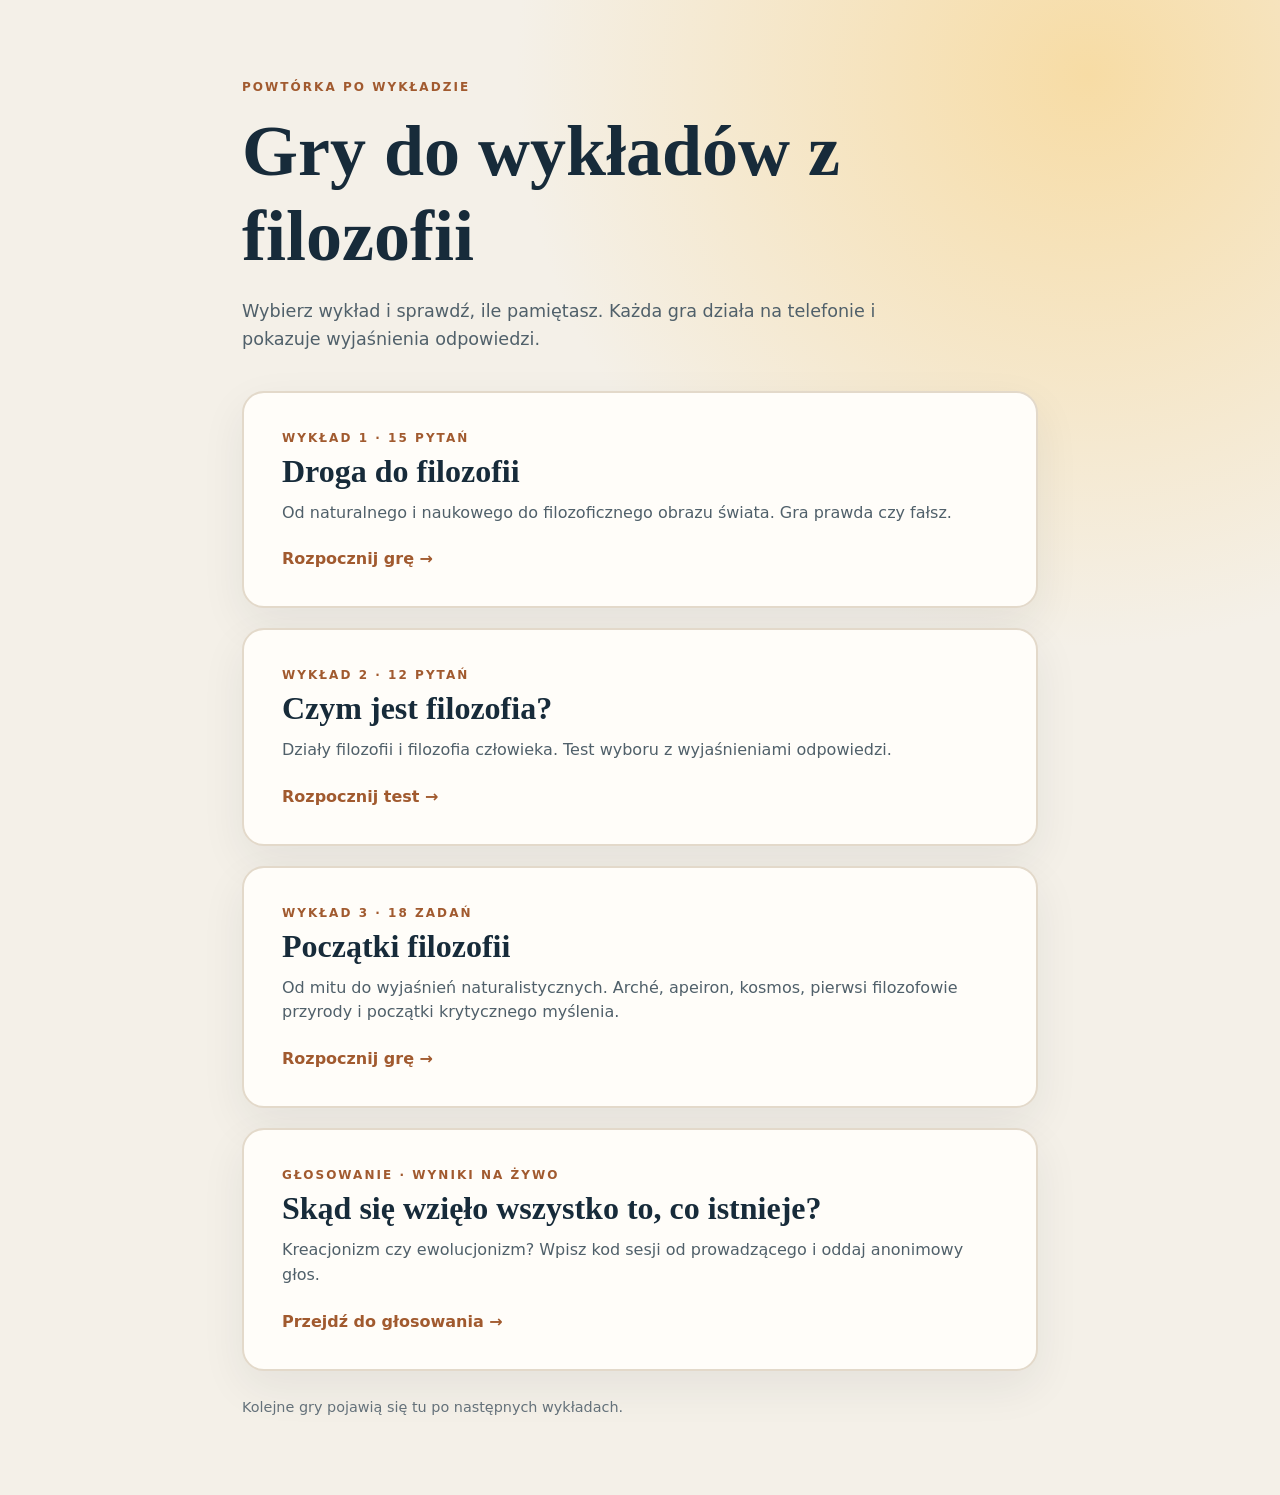
==== index.html @ e4275881 "Add origin-of-world poll with yearly session codes and live results" ====
<!doctype html>
<html lang="pl">
<head>
  <meta charset="utf-8">
  <meta name="viewport" content="width=device-width, initial-scale=1">
  <meta name="theme-color" content="#172b3a">
  <title>Gry do wykładów z filozofii</title>
  <style>
    :root { font-family: system-ui, -apple-system, Segoe UI, sans-serif; color: #172b3a; background: #f4f0e8; }
    * { box-sizing: border-box; }
    body { margin: 0; min-height: 100vh; background: radial-gradient(circle at 85% 5%, #f7dca5 0, transparent 32%), #f4f0e8; }
    main { max-width: 840px; margin: auto; padding: clamp(32px, 7vw, 80px) 22px; }
    .eyebrow { text-transform: uppercase; letter-spacing: .17em; font-size: .75rem; font-weight: 800; color: #a15a2f; }
    h1, h2 { font-family: Georgia, 'Times New Roman', serif; line-height: 1.18; }
    h1 { font-size: clamp(2.3rem, 7vw, 4.5rem); margin: 15px 0; }
    .intro { color: #50606a; font-size: 1.1rem; line-height: 1.6; max-width: 650px; margin-bottom: 38px; }
    .card { display: block; text-decoration: none; color: inherit; background: #fffdf9; border: 2px solid #e3d9ca; border-radius: 22px; padding: clamp(24px, 5vw, 38px); box-shadow: 0 16px 45px #172b3a12; transition: transform .15s, border-color .15s; }
    .card:hover, .card:focus-visible { border-color: #b96639; transform: translateY(-3px); }
    .card h2 { font-size: clamp(1.45rem, 4vw, 2rem); margin: 8px 0 10px; }
    .card p { color: #50606a; line-height: 1.55; margin: 0 0 24px; }
    .link { font-weight: 800; color: #a15a2f; }
    footer { margin-top: 28px; color: #64717a; font-size: .9rem; }
    @media (prefers-reduced-motion: reduce) { .card { transition: none; } }
  </style>
</head>
<body>
  <main>
    <div class="eyebrow">Powtórka po wykładzie</div>
    <h1>Gry do wykładów z filozofii</h1>
    <p class="intro">Wybierz wykład i sprawdź, ile pamiętasz. Każda gra działa na telefonie i pokazuje wyjaśnienia odpowiedzi.</p>
    <a class="card" href="w1/">
      <div class="eyebrow">Wykład 1 · 15 pytań</div>
      <h2>Droga do filozofii</h2>
      <p>Od naturalnego i naukowego do filozoficznego obrazu świata. Gra prawda czy fałsz.</p>
      <span class="link">Rozpocznij grę →</span>
    </a>
    <a class="card" href="w2/" style="margin-top: 20px">
      <div class="eyebrow">Wykład 2 · 12 pytań</div>
      <h2>Czym jest filozofia?</h2>
      <p>Działy filozofii i filozofia człowieka. Test wyboru z wyjaśnieniami odpowiedzi.</p>
      <span class="link">Rozpocznij test →</span>
    </a>

    <a class="card" href="w3/" style="margin-top: 20px">
      <div class="eyebrow">Wykład 3 · 18 zadań</div>
      <h2>Początki filozofii</h2>
      <p>Od mitu do wyjaśnień naturalistycznych. Arché, apeiron, kosmos, pierwsi filozofowie przyrody i początki krytycznego myślenia.</p>
      <span class="link">Rozpocznij grę →</span>
    </a>
    <a class="card" href="pochodzenie_swiata/" style="margin-top: 20px">
      <div class="eyebrow">Głosowanie · wyniki na żywo</div>
      <h2>Skąd się wzięło wszystko to, co istnieje?</h2>
      <p>Kreacjonizm czy ewolucjonizm? Wpisz kod sesji od prowadzącego i oddaj anonimowy głos.</p>
      <span class="link">Przejdź do głosowania →</span>
    </a>
    <footer>Kolejne gry pojawią się tu po następnych wykładach.</footer>
  </main>
</body>
</html>
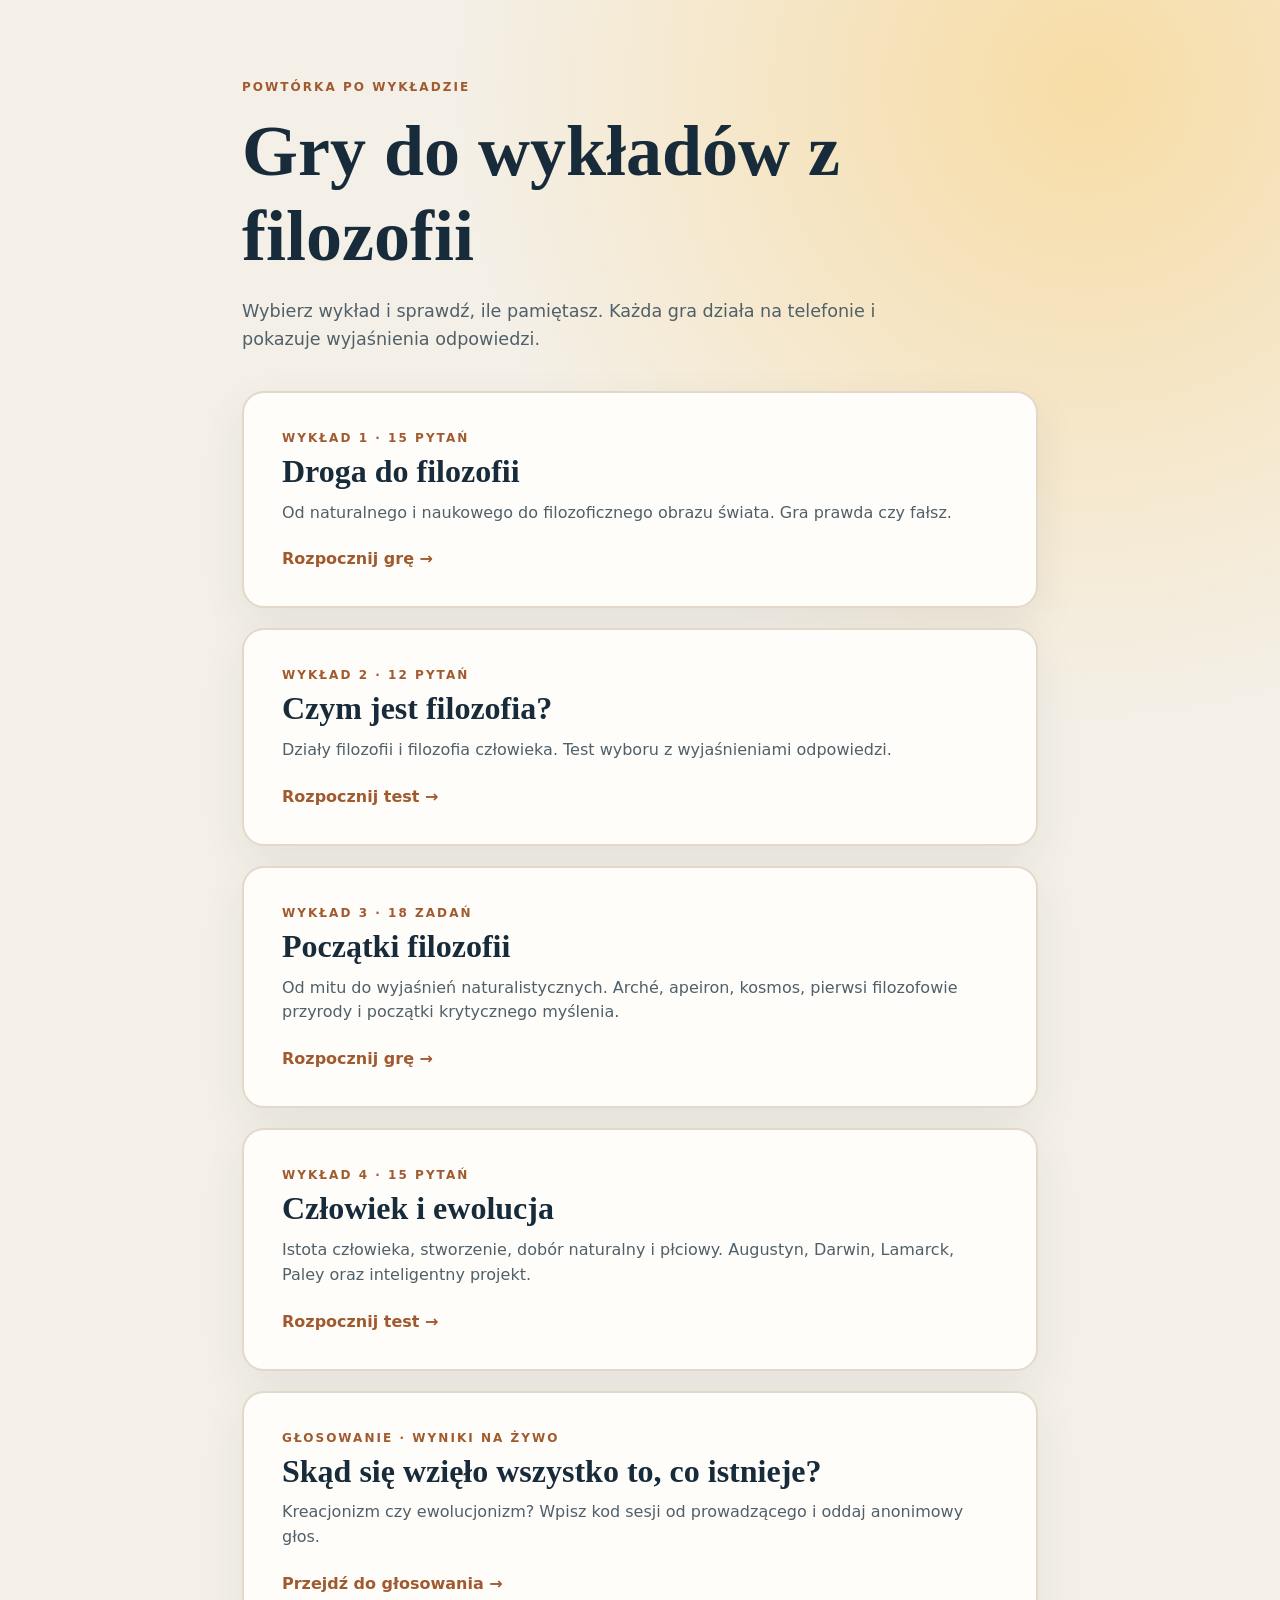
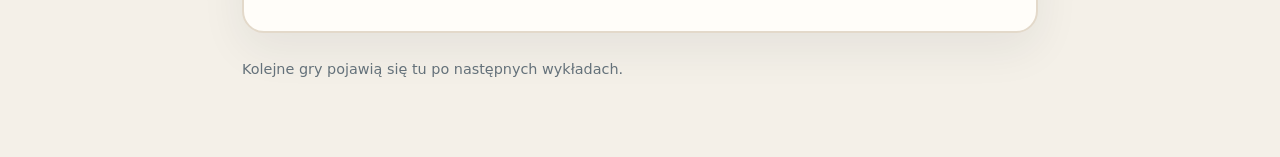
==== commit 91871240: "Add W4 knowledge test on humanity and evolution with 15 closed questions" ====
--- a/index.html
+++ b/index.html
@@ -47,6 +47,12 @@
       <p>Od mitu do wyjaśnień naturalistycznych. Arché, apeiron, kosmos, pierwsi filozofowie przyrody i początki krytycznego myślenia.</p>
       <span class="link">Rozpocznij grę →</span>
     </a>
+    <a class="card" href="w4/" style="margin-top: 20px">
+      <div class="eyebrow">Wykład 4 · 15 pytań</div>
+      <h2>Człowiek i ewolucja</h2>
+      <p>Istota człowieka, stworzenie, dobór naturalny i płciowy. Augustyn, Darwin, Lamarck, Paley oraz inteligentny projekt.</p>
+      <span class="link">Rozpocznij test →</span>
+    </a>
     <a class="card" href="pochodzenie_swiata/" style="margin-top: 20px">
       <div class="eyebrow">Głosowanie · wyniki na żywo</div>
       <h2>Skąd się wzięło wszystko to, co istnieje?</h2>
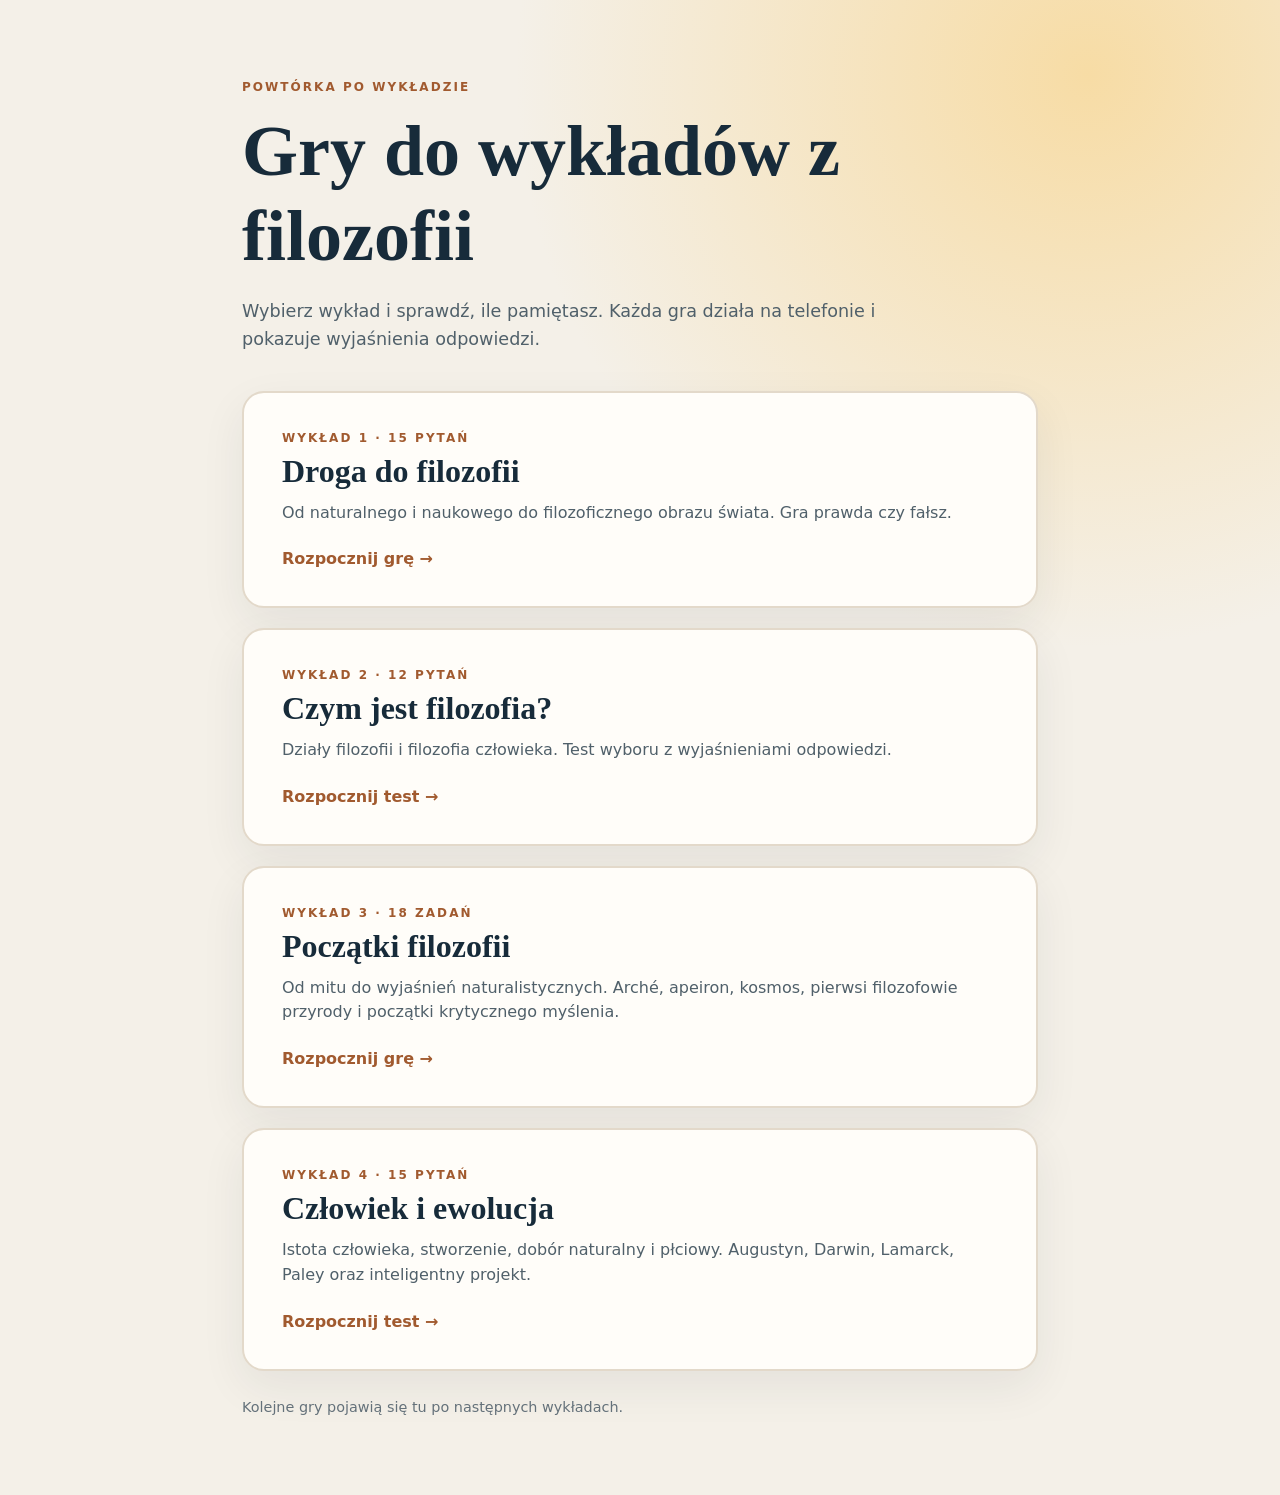
==== commit b39ee172: "Remove live origin poll from public game listing" ====
--- a/index.html
+++ b/index.html
@@ -53,12 +53,6 @@
       <p>Istota człowieka, stworzenie, dobór naturalny i płciowy. Augustyn, Darwin, Lamarck, Paley oraz inteligentny projekt.</p>
       <span class="link">Rozpocznij test →</span>
     </a>
-    <a class="card" href="pochodzenie_swiata/" style="margin-top: 20px">
-      <div class="eyebrow">Głosowanie · wyniki na żywo</div>
-      <h2>Skąd się wzięło wszystko to, co istnieje?</h2>
-      <p>Kreacjonizm czy ewolucjonizm? Wpisz kod sesji od prowadzącego i oddaj anonimowy głos.</p>
-      <span class="link">Przejdź do głosowania →</span>
-    </a>
     <footer>Kolejne gry pojawią się tu po następnych wykładach.</footer>
   </main>
 </body>
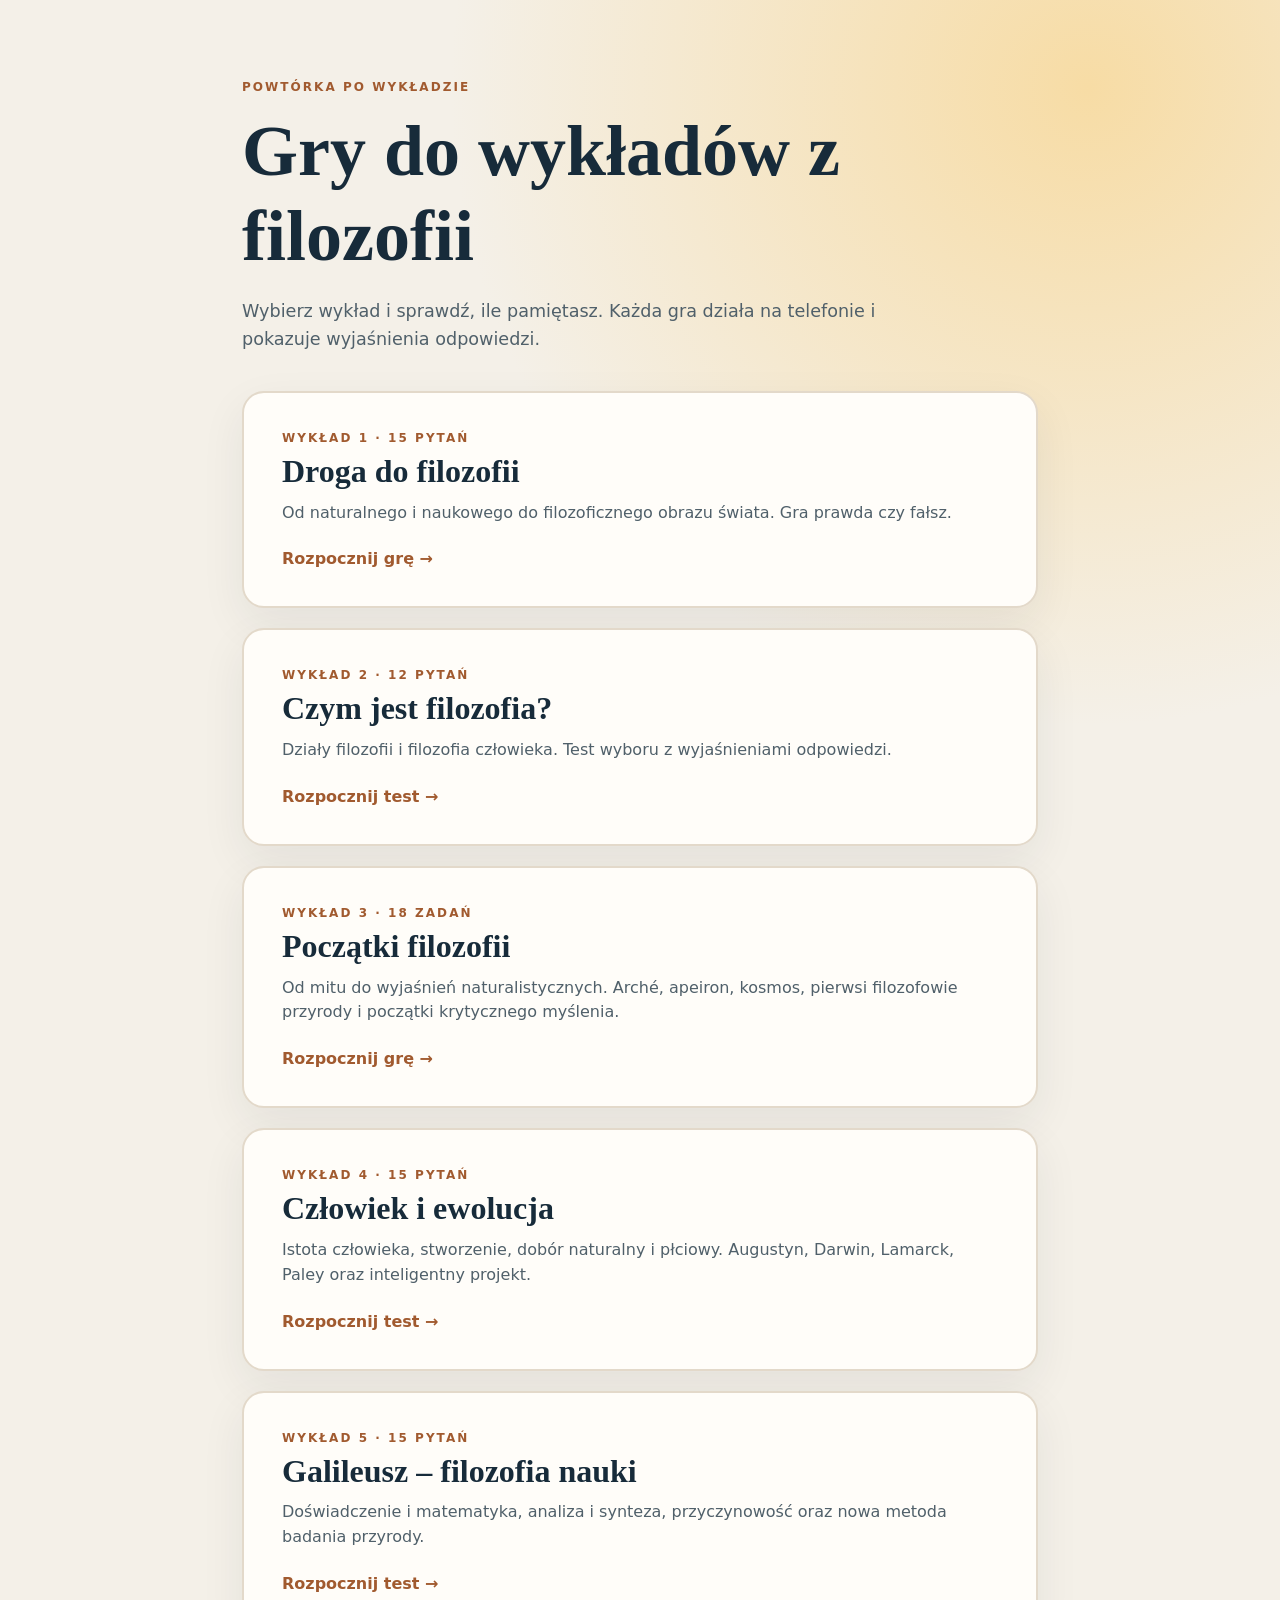
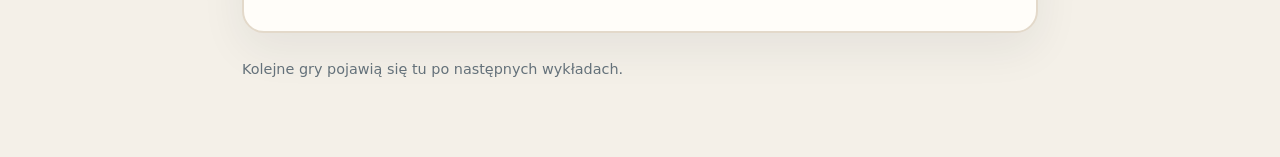
==== commit f55d16e8: "Dodaj test Galileusza W5 na stronie głównej" ====
--- a/index.html
+++ b/index.html
@@ -53,6 +53,12 @@
       <p>Istota człowieka, stworzenie, dobór naturalny i płciowy. Augustyn, Darwin, Lamarck, Paley oraz inteligentny projekt.</p>
       <span class="link">Rozpocznij test →</span>
     </a>
+    <a class="card" href="w5/" style="margin-top: 20px">
+      <div class="eyebrow">Wykład 5 · 15 pytań</div>
+      <h2>Galileusz – filozofia nauki</h2>
+      <p>Doświadczenie i matematyka, analiza i synteza, przyczynowość oraz nowa metoda badania przyrody.</p>
+      <span class="link">Rozpocznij test →</span>
+    </a>
     <footer>Kolejne gry pojawią się tu po następnych wykładach.</footer>
   </main>
 </body>
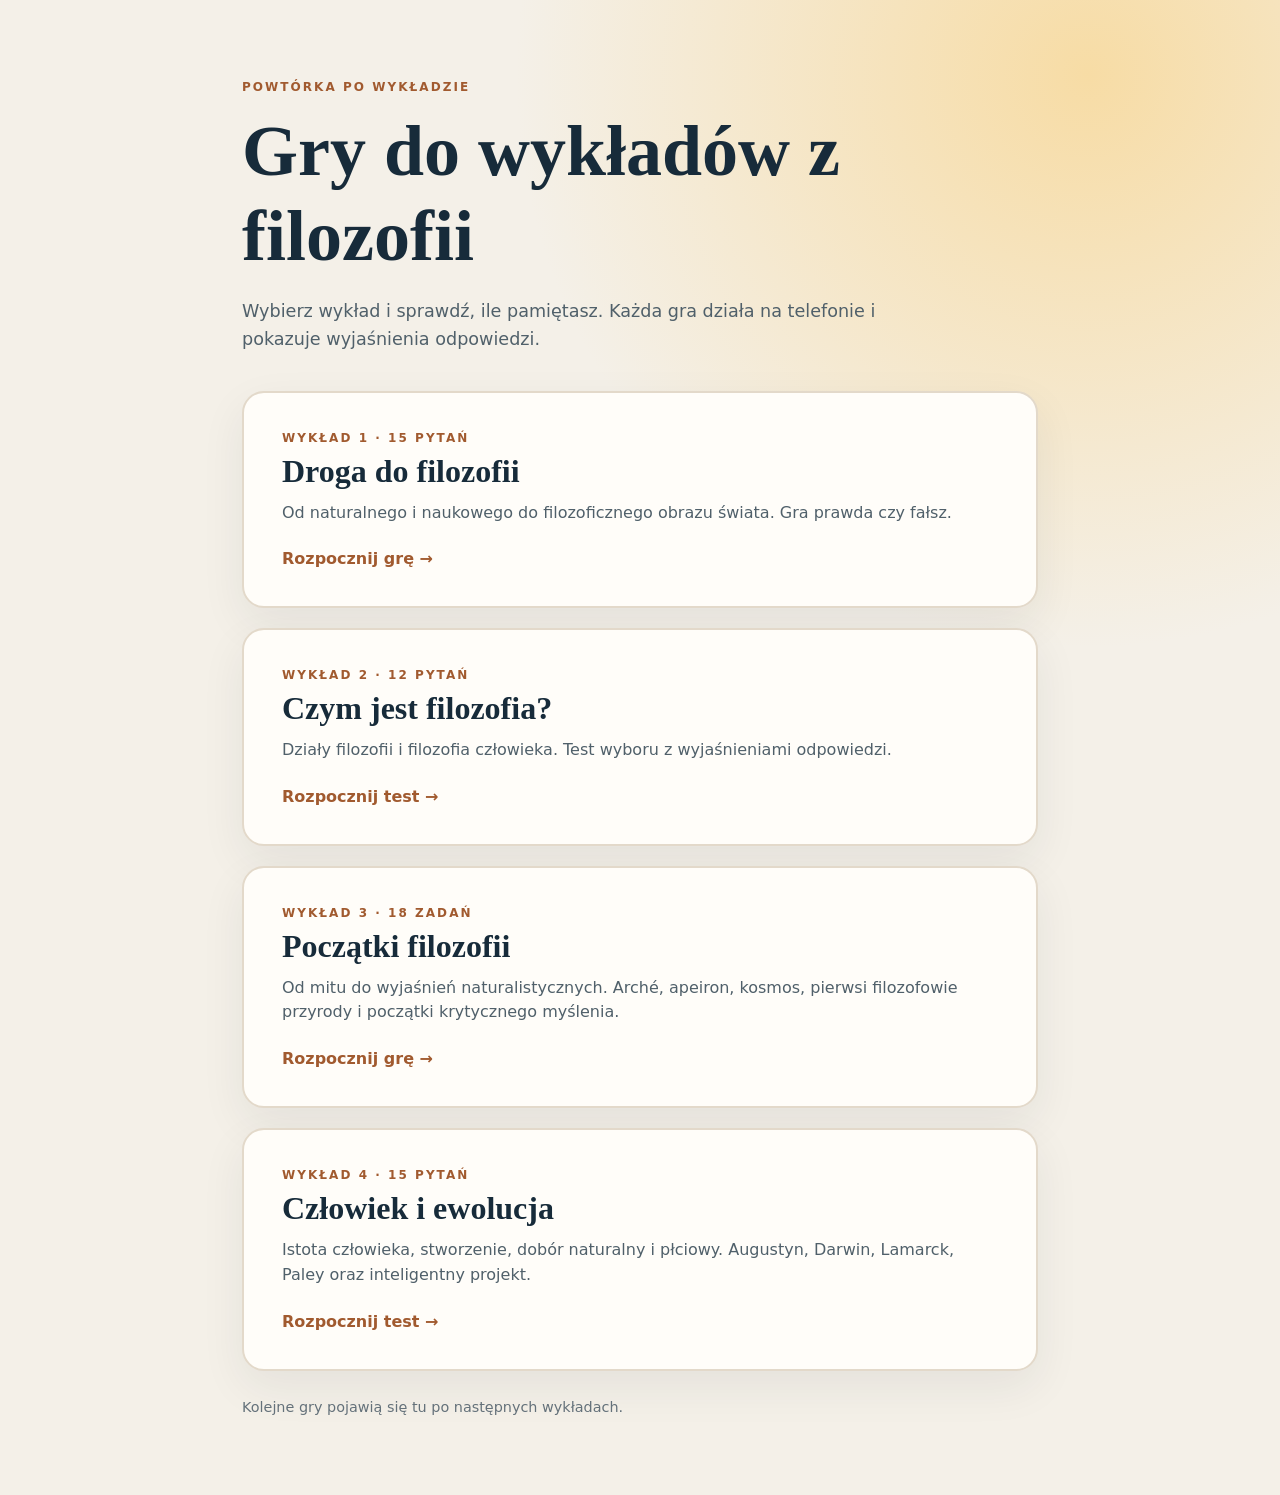
==== commit 98abe024: "Usuń omyłkowy link Galileusza z wykładów" ====
--- a/index.html
+++ b/index.html
@@ -53,12 +53,6 @@
       <p>Istota człowieka, stworzenie, dobór naturalny i płciowy. Augustyn, Darwin, Lamarck, Paley oraz inteligentny projekt.</p>
       <span class="link">Rozpocznij test →</span>
     </a>
-    <a class="card" href="w5/" style="margin-top: 20px">
-      <div class="eyebrow">Wykład 5 · 15 pytań</div>
-      <h2>Galileusz – filozofia nauki</h2>
-      <p>Doświadczenie i matematyka, analiza i synteza, przyczynowość oraz nowa metoda badania przyrody.</p>
-      <span class="link">Rozpocznij test →</span>
-    </a>
     <footer>Kolejne gry pojawią się tu po następnych wykładach.</footer>
   </main>
 </body>
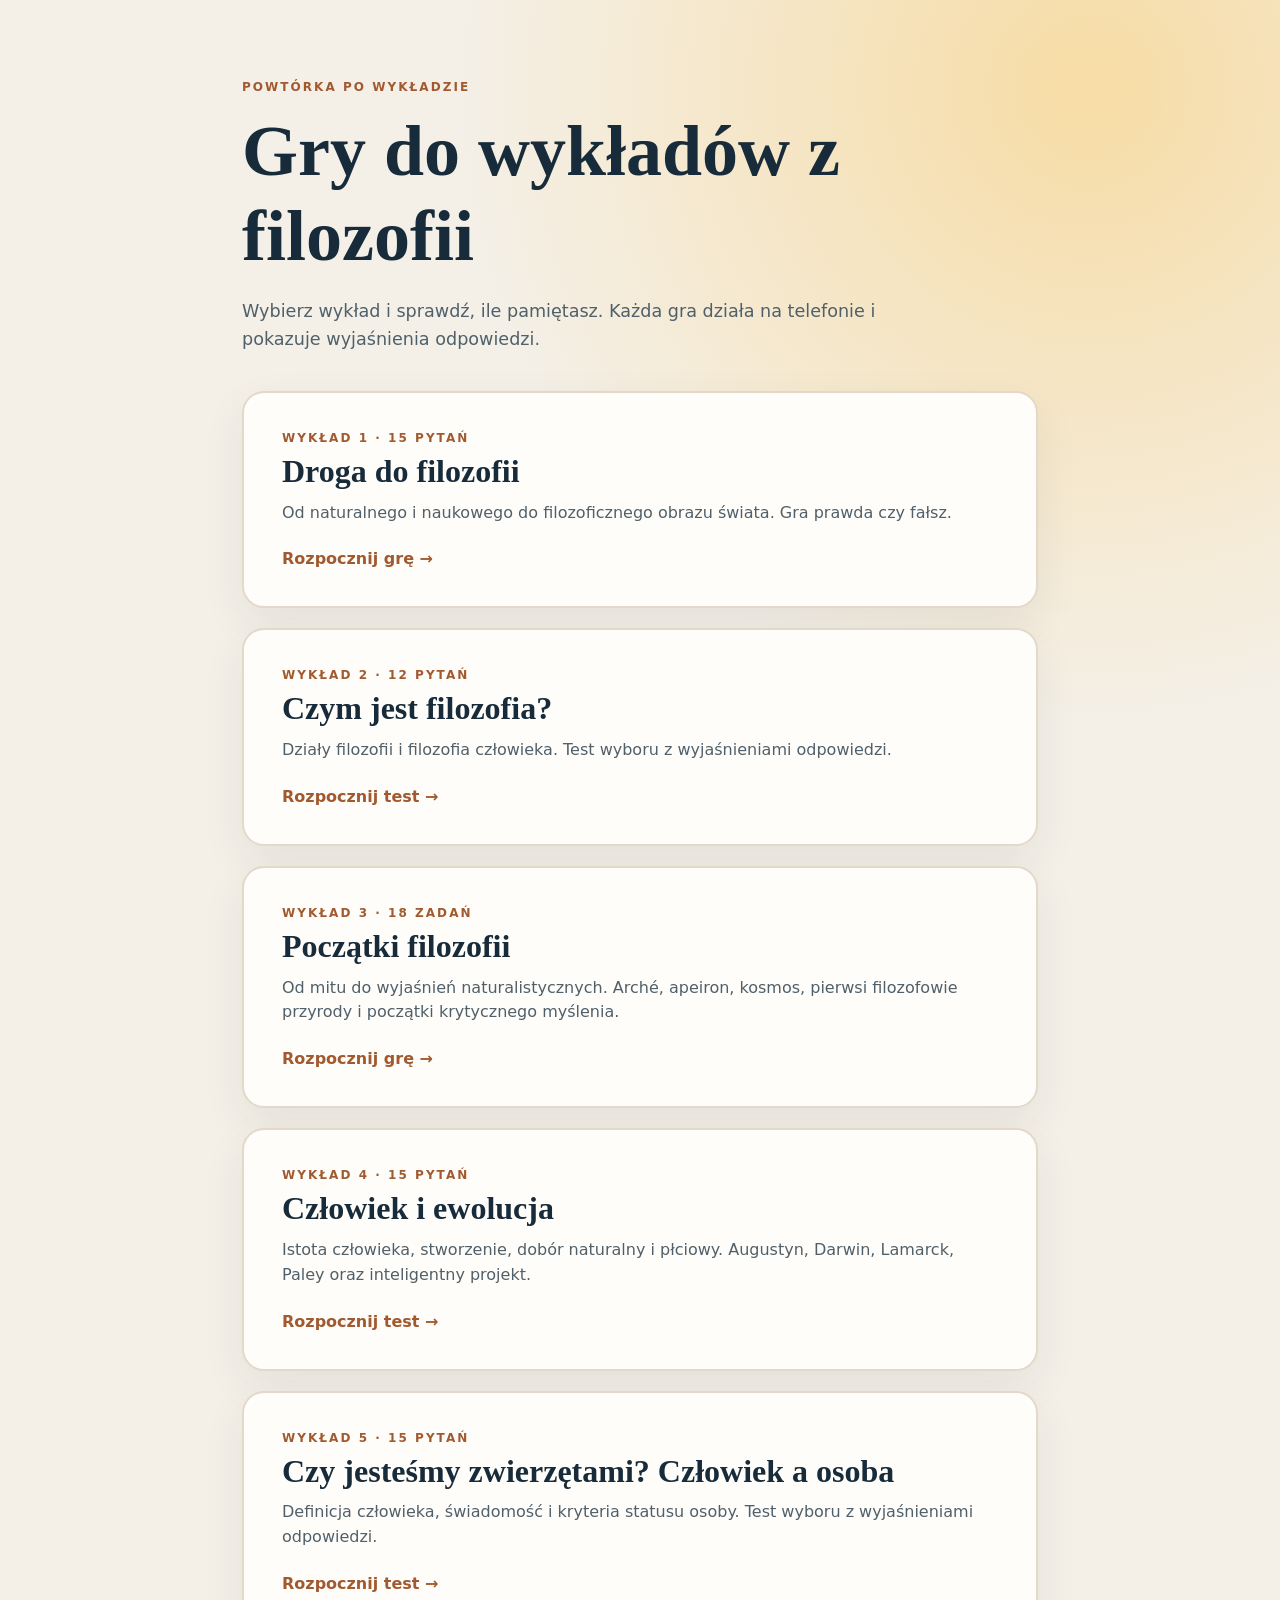
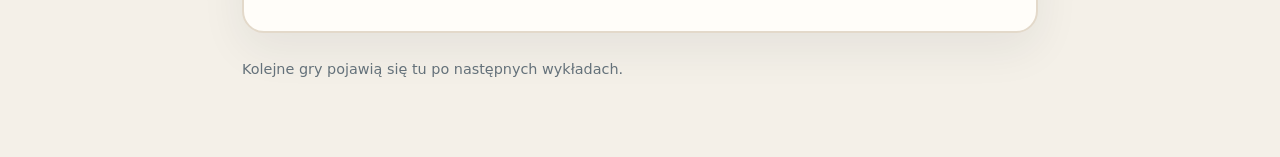
==== commit f9999ebd: "Dodaj test do wykładu 5 o człowieku i statusie osoby" ====
--- a/index.html
+++ b/index.html
@@ -53,6 +53,12 @@
       <p>Istota człowieka, stworzenie, dobór naturalny i płciowy. Augustyn, Darwin, Lamarck, Paley oraz inteligentny projekt.</p>
       <span class="link">Rozpocznij test →</span>
     </a>
+    <a class="card" href="w5/" style="margin-top: 20px">
+      <div class="eyebrow">Wykład 5 · 15 pytań</div>
+      <h2>Czy jesteśmy zwierzętami? Człowiek a osoba</h2>
+      <p>Definicja człowieka, świadomość i kryteria statusu osoby. Test wyboru z wyjaśnieniami odpowiedzi.</p>
+      <span class="link">Rozpocznij test →</span>
+    </a>
     <footer>Kolejne gry pojawią się tu po następnych wykładach.</footer>
   </main>
 </body>
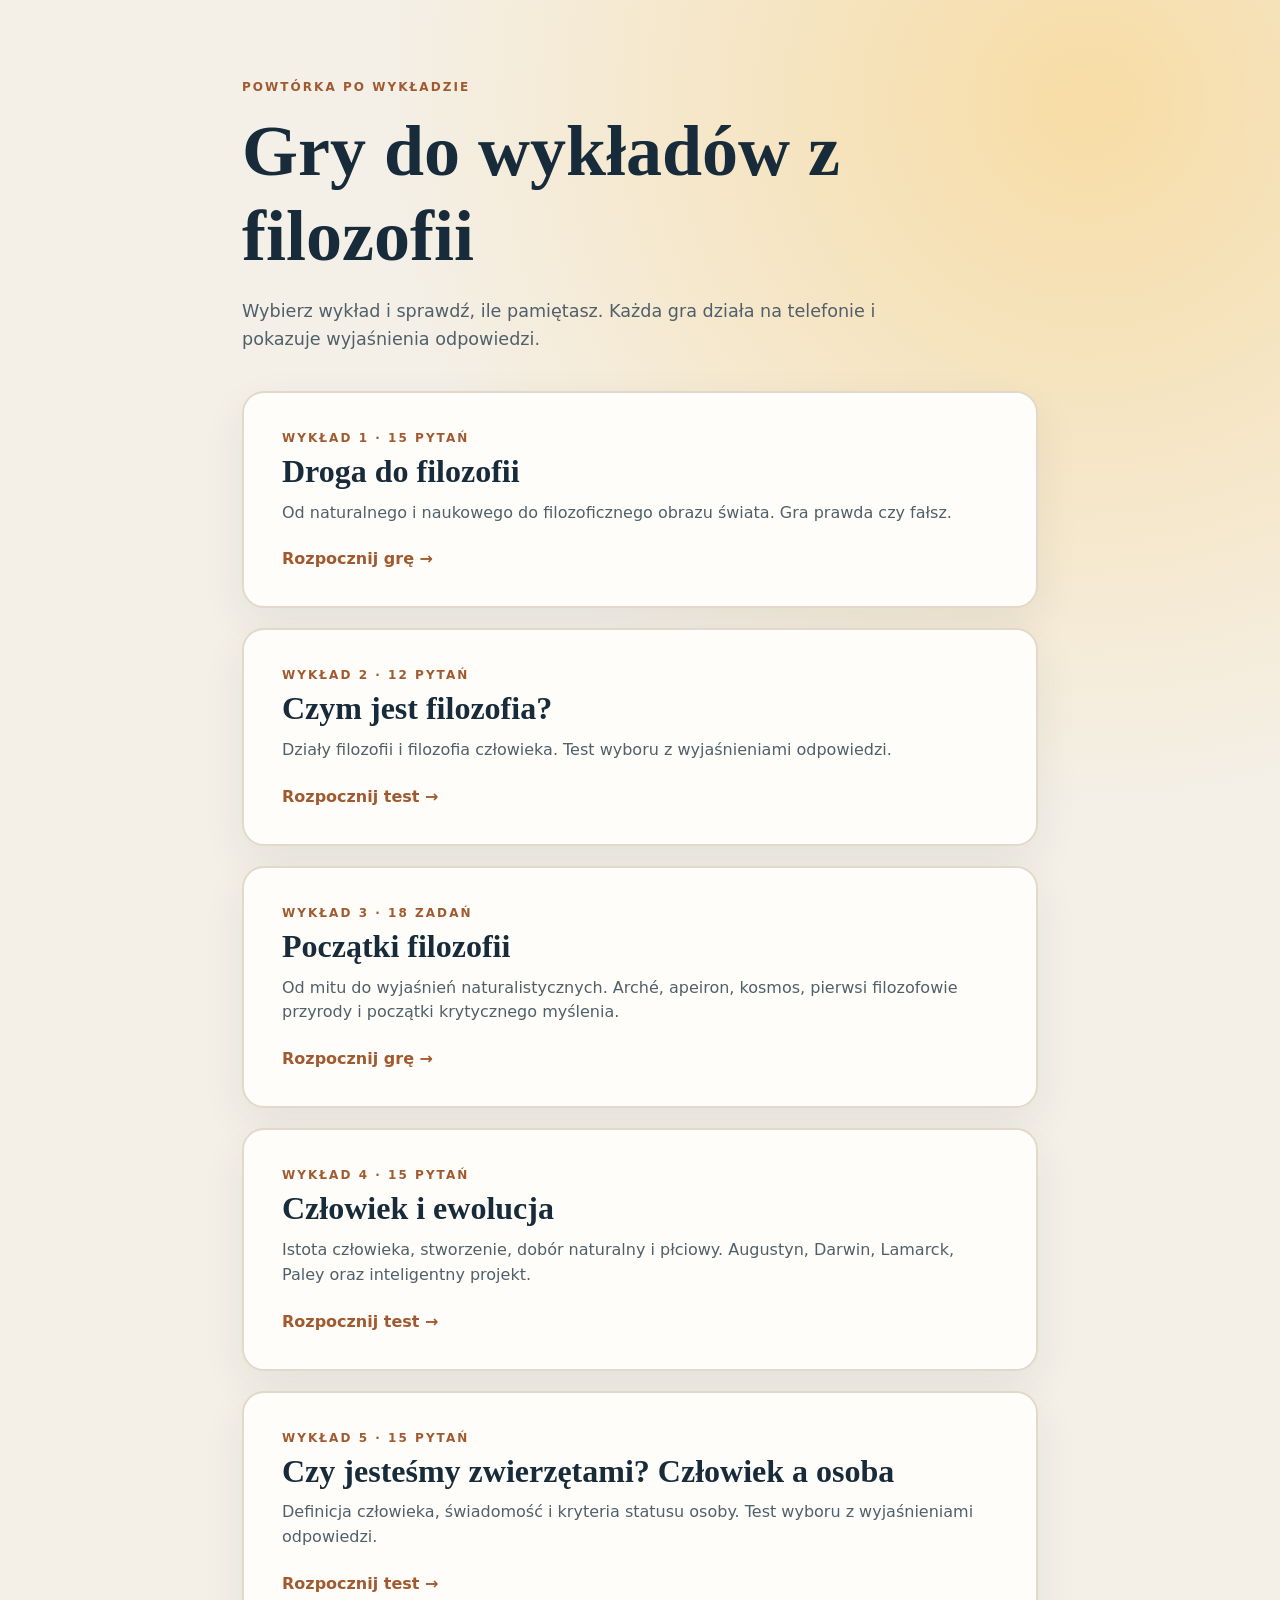
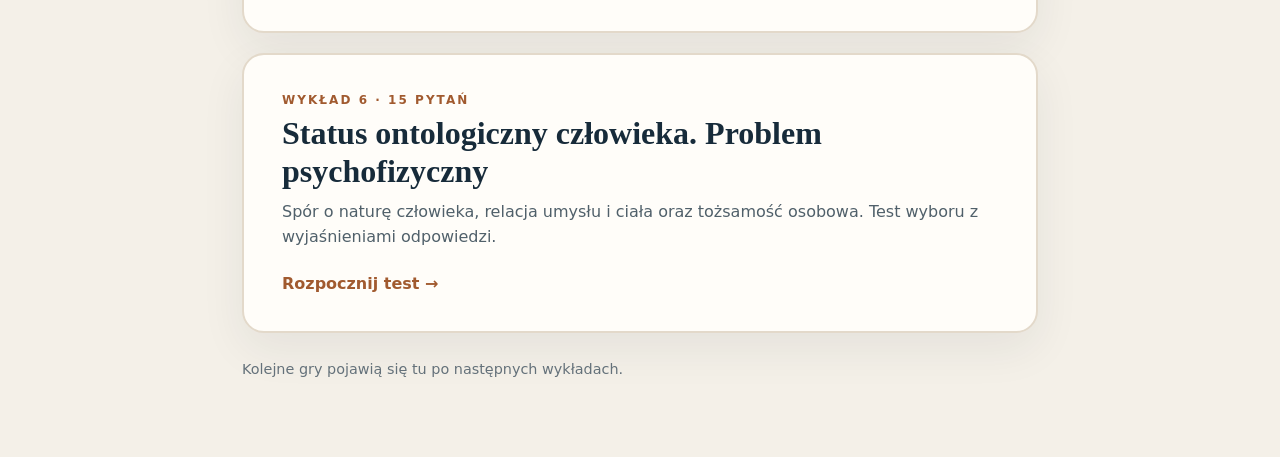
==== commit 6f657ec9: "Dodaj test do wykładu 6 o problemie psychofizycznym" ====
--- a/index.html
+++ b/index.html
@@ -59,6 +59,12 @@
       <p>Definicja człowieka, świadomość i kryteria statusu osoby. Test wyboru z wyjaśnieniami odpowiedzi.</p>
       <span class="link">Rozpocznij test →</span>
     </a>
+    <a class="card" href="w6/" style="margin-top: 20px">
+      <div class="eyebrow">Wykład 6 · 15 pytań</div>
+      <h2>Status ontologiczny człowieka. Problem psychofizyczny</h2>
+      <p>Spór o naturę człowieka, relacja umysłu i ciała oraz tożsamość osobowa. Test wyboru z wyjaśnieniami odpowiedzi.</p>
+      <span class="link">Rozpocznij test →</span>
+    </a>
     <footer>Kolejne gry pojawią się tu po następnych wykładach.</footer>
   </main>
 </body>
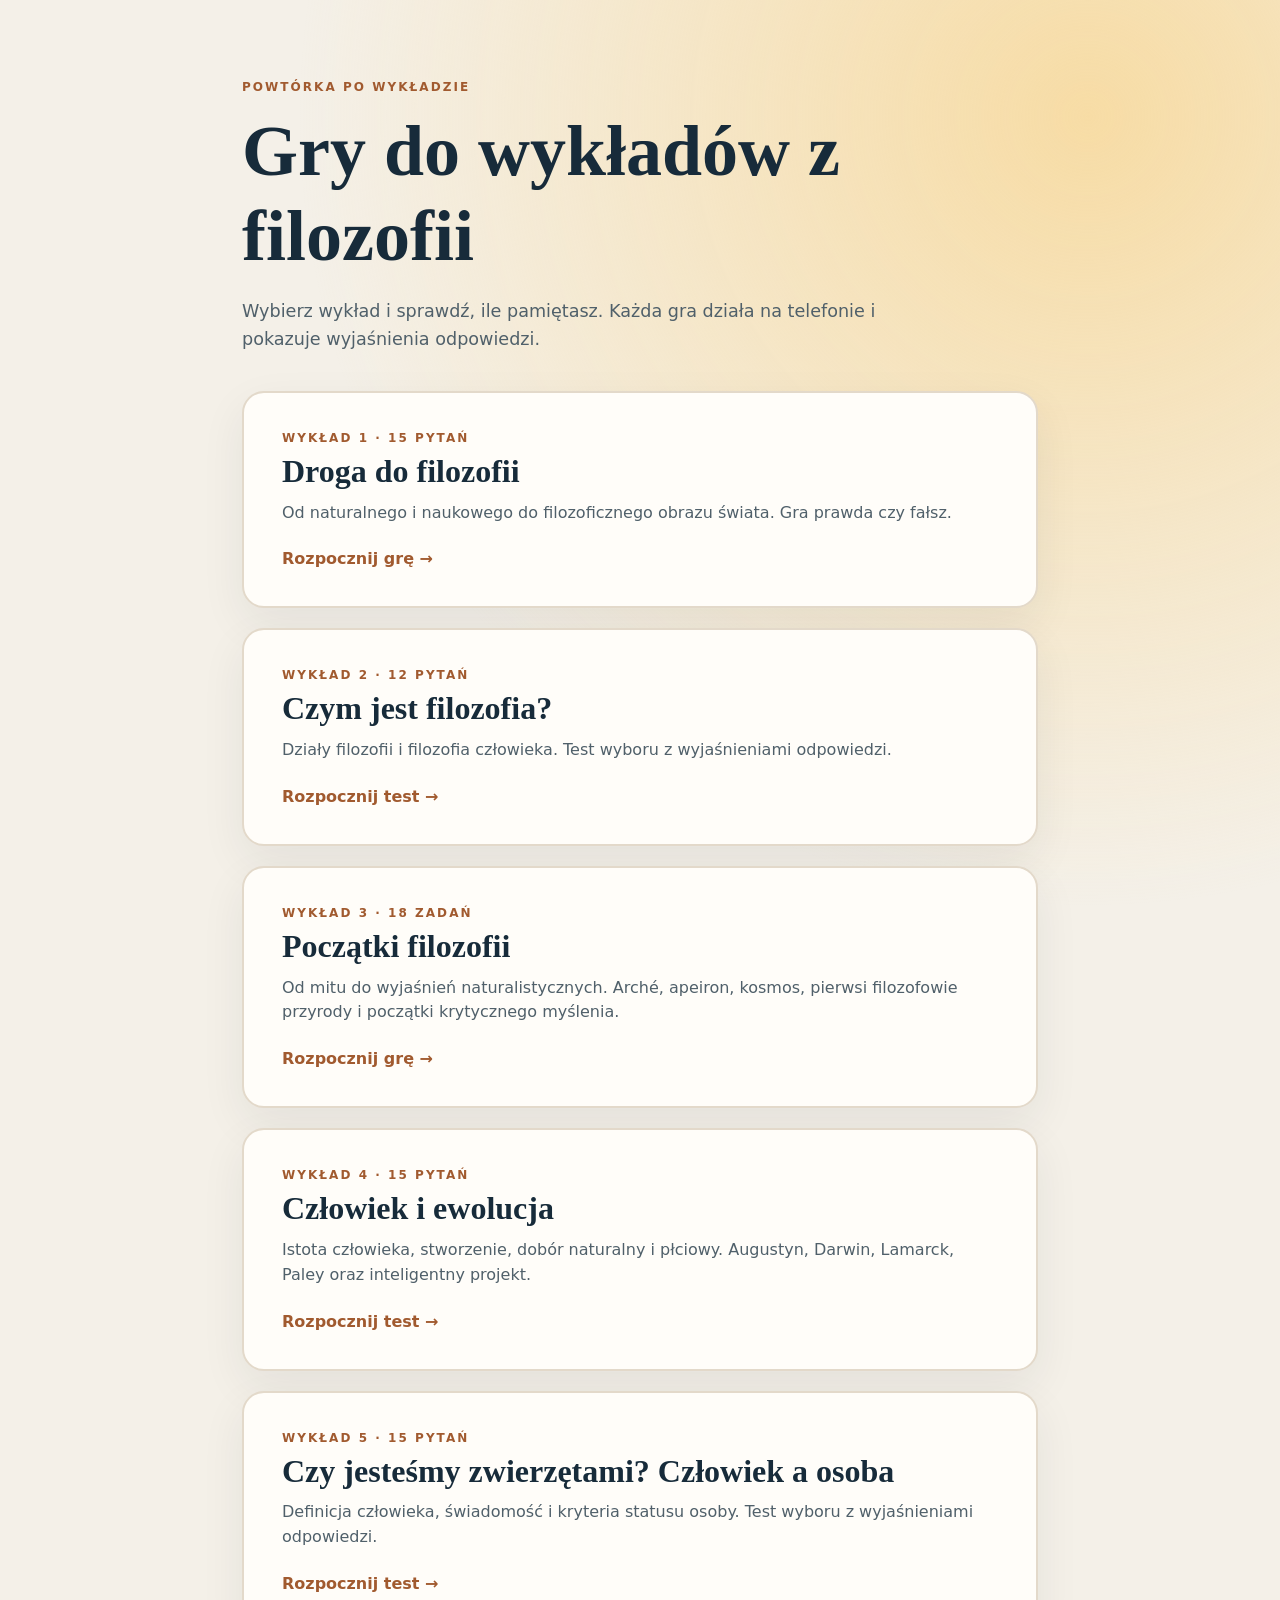
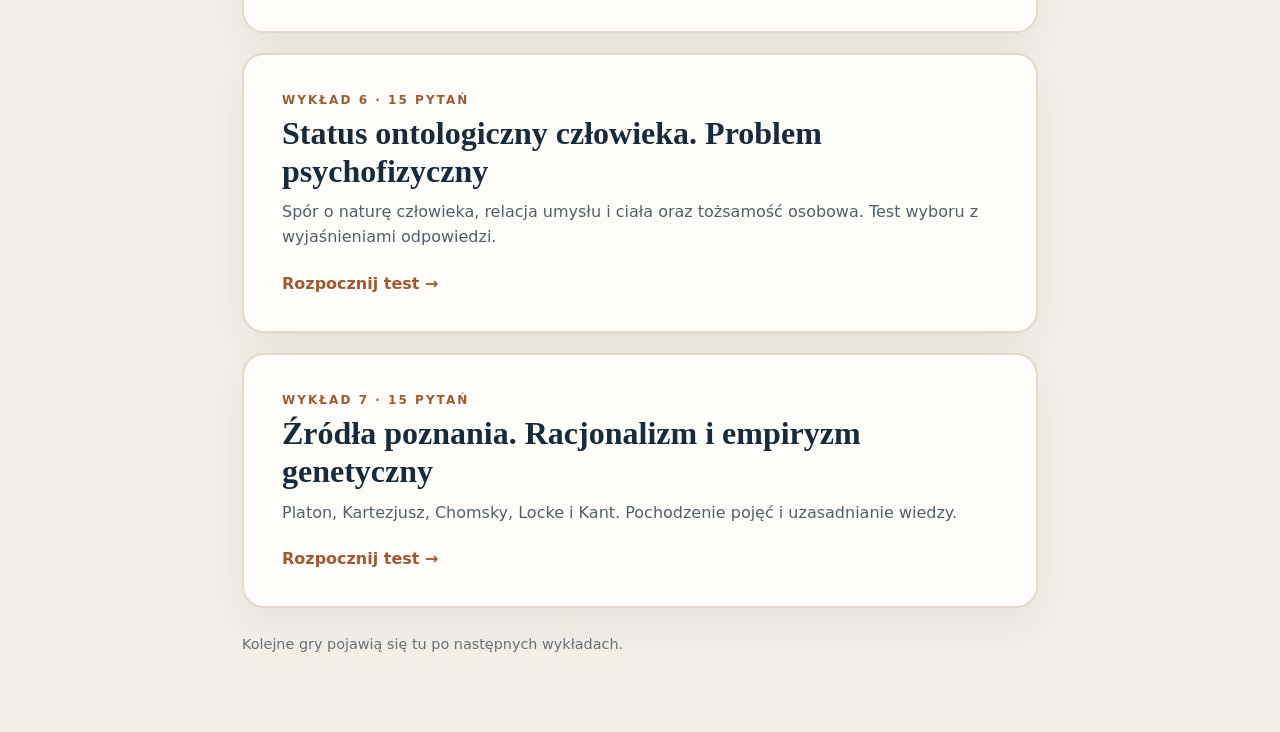
==== commit b7d71ebc: "Dodaj test do wykładu 7 o źródłach poznania" ====
--- a/index.html
+++ b/index.html
@@ -65,6 +65,12 @@
       <p>Spór o naturę człowieka, relacja umysłu i ciała oraz tożsamość osobowa. Test wyboru z wyjaśnieniami odpowiedzi.</p>
       <span class="link">Rozpocznij test →</span>
     </a>
+    <a class="card" href="w7/" style="margin-top: 20px">
+      <div class="eyebrow">Wykład 7 · 15 pytań</div>
+      <h2>Źródła poznania. Racjonalizm i empiryzm genetyczny</h2>
+      <p>Platon, Kartezjusz, Chomsky, Locke i Kant. Pochodzenie pojęć i uzasadnianie wiedzy.</p>
+      <span class="link">Rozpocznij test →</span>
+    </a>
     <footer>Kolejne gry pojawią się tu po następnych wykładach.</footer>
   </main>
 </body>
